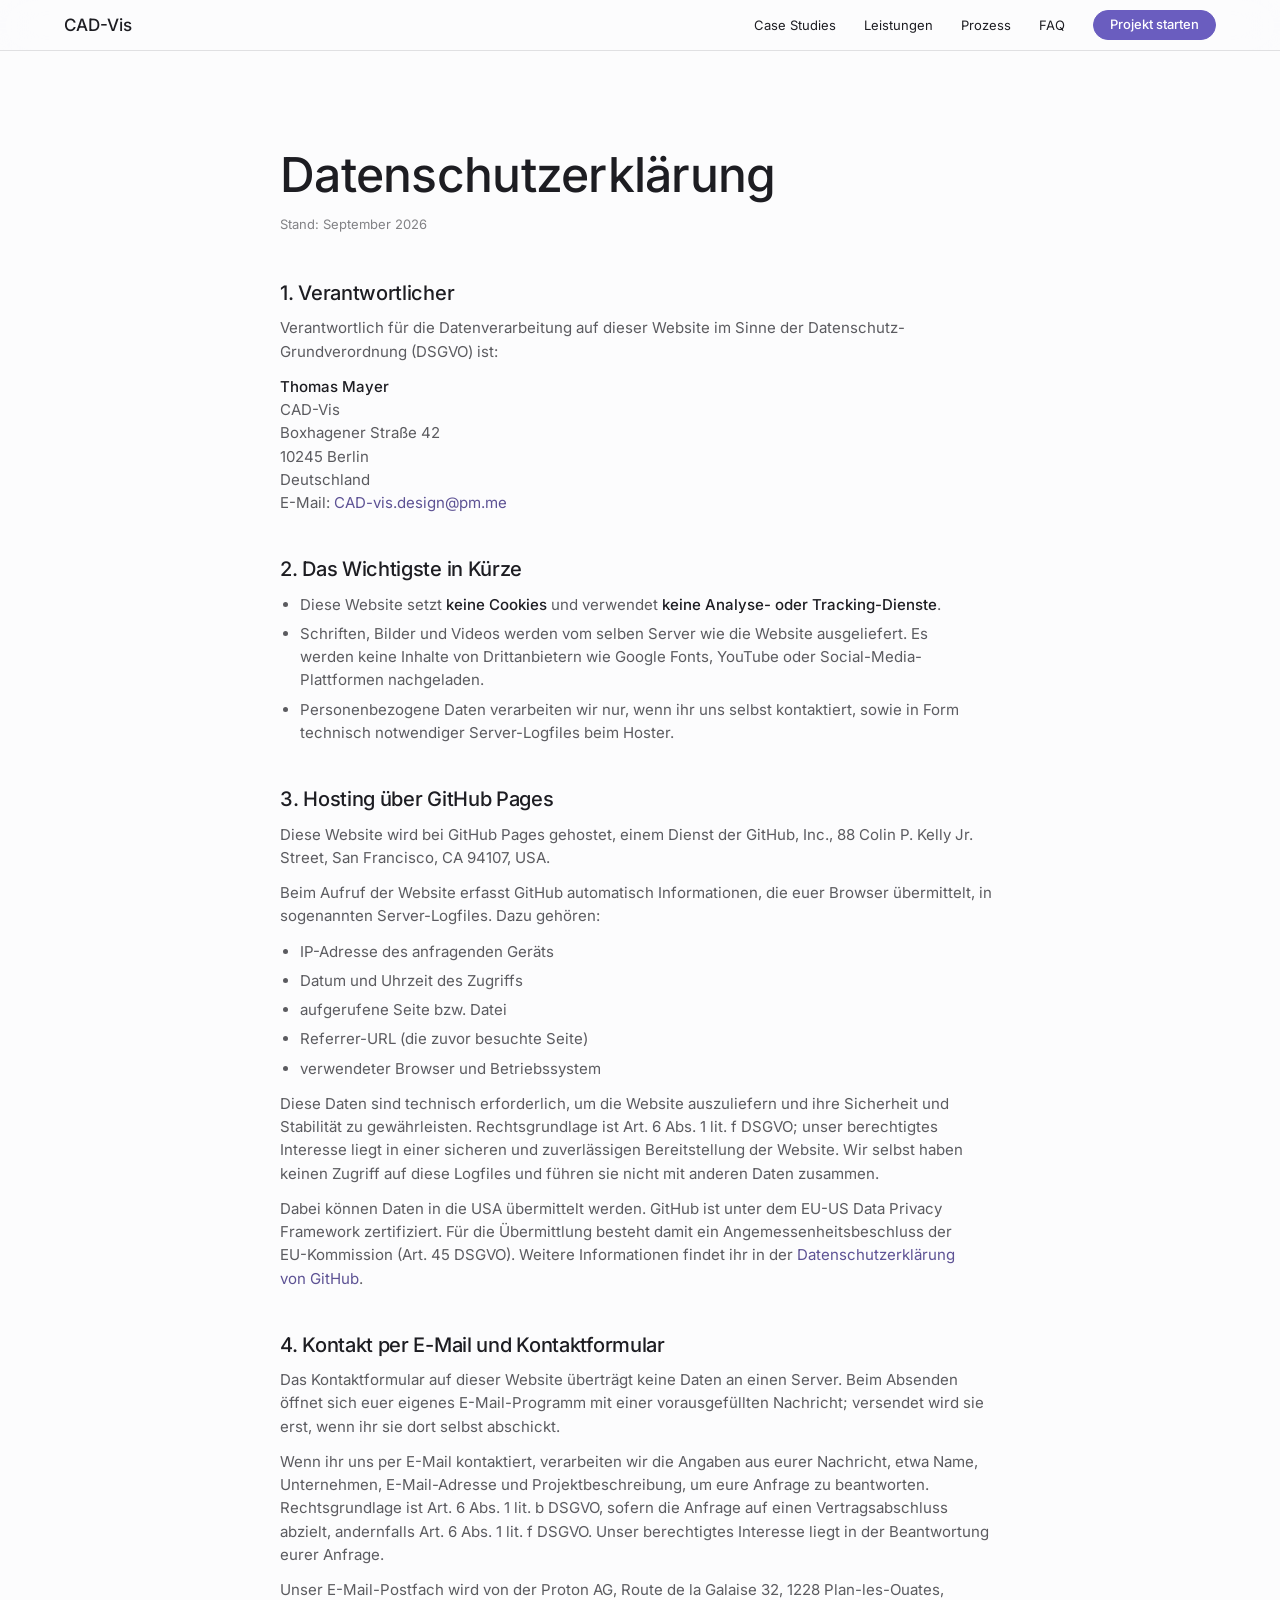
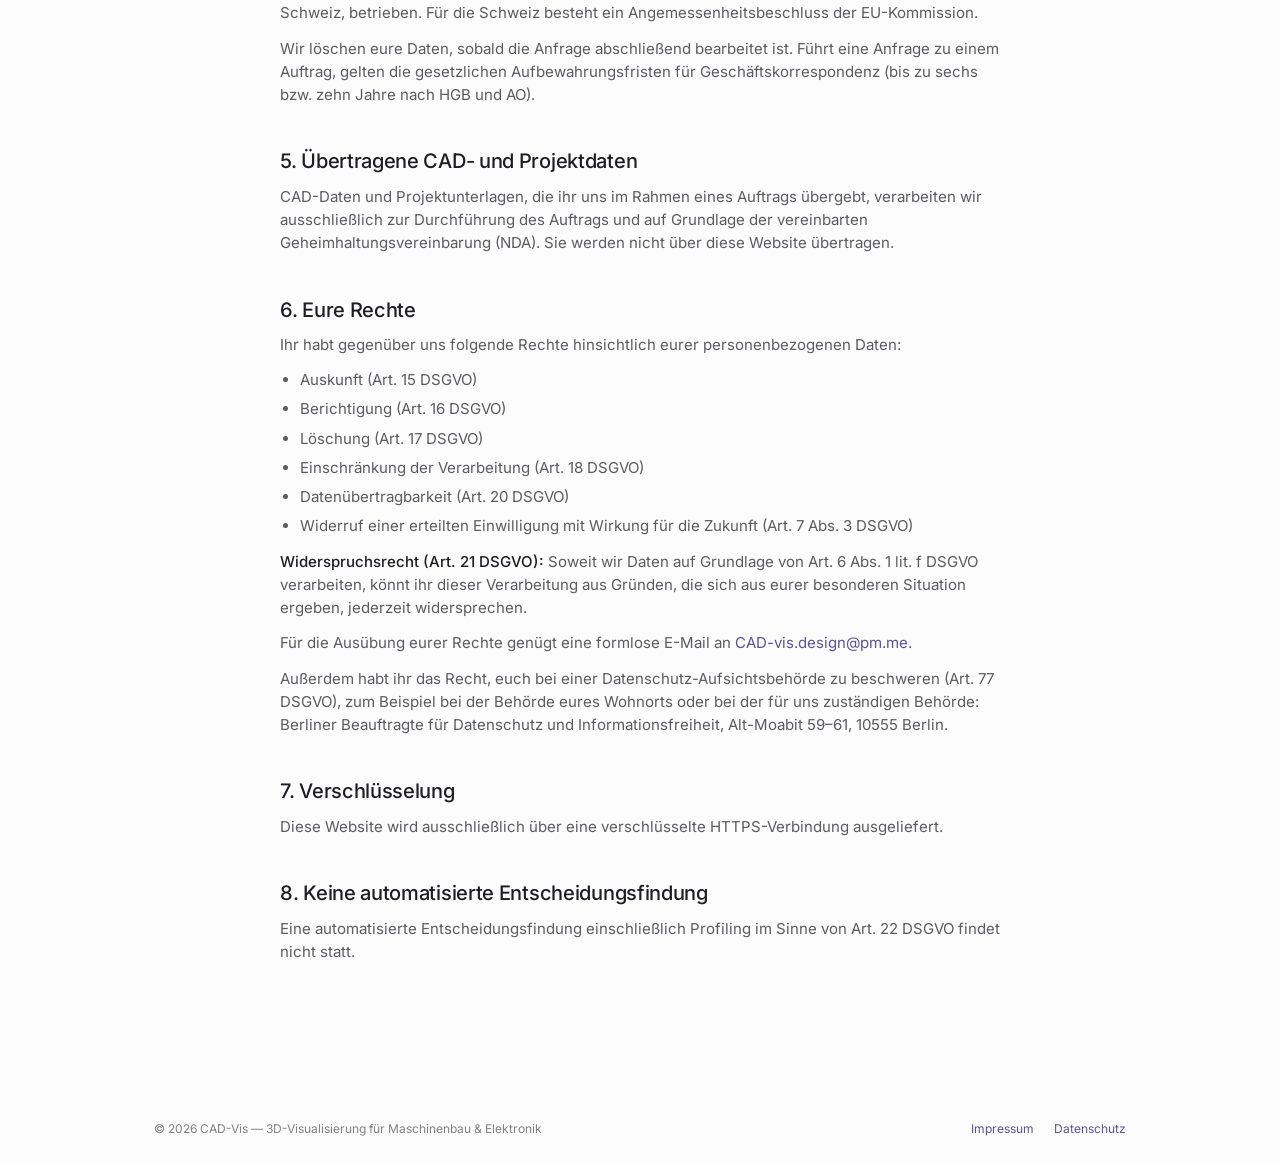
==== datenschutz.html @ a4423ec6 "123" ====
<!DOCTYPE html>
<html lang="de">
<head>
<meta charset="utf-8">
<meta name="viewport" content="width=device-width, initial-scale=1">
<title>Datenschutz — CAD-Vis</title>
<meta name="robots" content="noindex">
<meta name="theme-color" content="#fcfcfd">
<link rel="stylesheet" href="styles.css">
</head>
<body>

<nav class="nav" aria-label="Hauptnavigation">
  <a href="index.html" class="nav-brand">CAD-Vis</a>
  <a href="index.html#cases">Case Studies</a>
  <a href="index.html#leistungen">Leistungen</a>
  <a href="index.html#prozess">Prozess</a>
  <a href="index.html#faq">FAQ</a>
  <a href="index.html#kontakt" class="btn">Projekt starten</a>
</nav>

<main class="legal">
  <h1>Datenschutzerklärung</h1>
  <p class="legal-meta">Stand: September 2026</p>

  <h2>1. Verantwortlicher</h2>
  <p>Verantwortlich für die Datenverarbeitung auf dieser Website im Sinne der Datenschutz-Grundverordnung (DSGVO) ist:</p>
  <address>
    <strong>Thomas Mayer</strong><br>
    CAD-Vis<br>
    Boxhagener Straße 42<br>
    10245 Berlin<br>
    Deutschland<br>
    E-Mail: <a href="mailto:CAD-vis.design@pm.me">CAD-vis.design@pm.me</a>
  </address>

  <h2>2. Das Wichtigste in Kürze</h2>
  <ul>
    <li>Diese Website setzt <strong>keine Cookies</strong> und verwendet <strong>keine Analyse- oder Tracking-Dienste</strong>.</li>
    <li>Schriften, Bilder und Videos werden vom selben Server wie die Website ausgeliefert. Es werden keine Inhalte von Drittanbietern wie Google Fonts, YouTube oder Social-Media-Plattformen nachgeladen.</li>
    <li>Personenbezogene Daten verarbeiten wir nur, wenn ihr uns selbst kontaktiert, sowie in Form technisch notwendiger Server-Logfiles beim Hoster.</li>
  </ul>

  <h2>3. Hosting über GitHub Pages</h2>
  <p>Diese Website wird bei GitHub Pages gehostet, einem Dienst der GitHub, Inc., 88 Colin P. Kelly Jr. Street, San Francisco, CA 94107, USA.</p>
  <p>Beim Aufruf der Website erfasst GitHub automatisch Informationen, die euer Browser übermittelt, in sogenannten Server-Logfiles. Dazu gehören:</p>
  <ul>
    <li>IP-Adresse des anfragenden Geräts</li>
    <li>Datum und Uhrzeit des Zugriffs</li>
    <li>aufgerufene Seite bzw. Datei</li>
    <li>Referrer-URL (die zuvor besuchte Seite)</li>
    <li>verwendeter Browser und Betriebssystem</li>
  </ul>
  <p>Diese Daten sind technisch erforderlich, um die Website auszuliefern und ihre Sicherheit und Stabilität zu gewährleisten. Rechtsgrundlage ist Art. 6 Abs. 1 lit. f DSGVO; unser berechtigtes Interesse liegt in einer sicheren und zuverlässigen Bereitstellung der Website. Wir selbst haben keinen Zugriff auf diese Logfiles und führen sie nicht mit anderen Daten zusammen.</p>
  <p>Dabei können Daten in die USA übermittelt werden. GitHub ist unter dem EU-US Data Privacy Framework zertifiziert. Für die Übermittlung besteht damit ein Angemessenheitsbeschluss der EU-Kommission (Art. 45 DSGVO). Weitere Informationen findet ihr in der <a href="https://docs.github.com/de/site-policy/privacy-policies/github-general-privacy-statement" rel="noopener">Datenschutzerklärung von GitHub</a>.</p>

  <h2>4. Kontakt per E-Mail und Kontaktformular</h2>
  <p>Das Kontaktformular auf dieser Website überträgt keine Daten an einen Server. Beim Absenden öffnet sich euer eigenes E-Mail-Programm mit einer vorausgefüllten Nachricht; versendet wird sie erst, wenn ihr sie dort selbst abschickt.</p>
  <p>Wenn ihr uns per E-Mail kontaktiert, verarbeiten wir die Angaben aus eurer Nachricht, etwa Name, Unternehmen, E-Mail-Adresse und Projektbeschreibung, um eure Anfrage zu beantworten. Rechtsgrundlage ist Art. 6 Abs. 1 lit. b DSGVO, sofern die Anfrage auf einen Vertragsabschluss abzielt, andernfalls Art. 6 Abs. 1 lit. f DSGVO. Unser berechtigtes Interesse liegt in der Beantwortung eurer Anfrage.</p>
  <p>Unser E-Mail-Postfach wird von der Proton AG, Route de la Galaise 32, 1228 Plan-les-Ouates, Schweiz, betrieben. Für die Schweiz besteht ein Angemessenheitsbeschluss der EU-Kommission.</p>
  <p>Wir löschen eure Daten, sobald die Anfrage abschließend bearbeitet ist. Führt eine Anfrage zu einem Auftrag, gelten die gesetzlichen Aufbewahrungsfristen für Geschäftskorrespondenz (bis zu sechs bzw. zehn Jahre nach HGB und AO).</p>

  <h2>5. Übertragene CAD- und Projektdaten</h2>
  <p>CAD-Daten und Projektunterlagen, die ihr uns im Rahmen eines Auftrags übergebt, verarbeiten wir ausschließlich zur Durchführung des Auftrags und auf Grundlage der vereinbarten Geheimhaltungsvereinbarung (NDA). Sie werden nicht über diese Website übertragen.</p>

  <h2>6. Eure Rechte</h2>
  <p>Ihr habt gegenüber uns folgende Rechte hinsichtlich eurer personenbezogenen Daten:</p>
  <ul>
    <li>Auskunft (Art. 15 DSGVO)</li>
    <li>Berichtigung (Art. 16 DSGVO)</li>
    <li>Löschung (Art. 17 DSGVO)</li>
    <li>Einschränkung der Verarbeitung (Art. 18 DSGVO)</li>
    <li>Datenübertragbarkeit (Art. 20 DSGVO)</li>
    <li>Widerruf einer erteilten Einwilligung mit Wirkung für die Zukunft (Art. 7 Abs. 3 DSGVO)</li>
  </ul>
  <p><strong>Widerspruchsrecht (Art. 21 DSGVO):</strong> Soweit wir Daten auf Grundlage von Art. 6 Abs. 1 lit. f DSGVO verarbeiten, könnt ihr dieser Verarbeitung aus Gründen, die sich aus eurer besonderen Situation ergeben, jederzeit widersprechen.</p>
  <p>Für die Ausübung eurer Rechte genügt eine formlose E-Mail an <a href="mailto:CAD-vis.design@pm.me">CAD-vis.design@pm.me</a>.</p>
  <p>Außerdem habt ihr das Recht, euch bei einer Datenschutz-Aufsichtsbehörde zu beschweren (Art. 77 DSGVO), zum Beispiel bei der Behörde eures Wohnorts oder bei der für uns zuständigen Behörde: Berliner Beauftragte für Datenschutz und Informationsfreiheit, Alt-Moabit 59–61, 10555 Berlin.</p>

  <h2>7. Verschlüsselung</h2>
  <p>Diese Website wird ausschließlich über eine verschlüsselte HTTPS-Verbindung ausgeliefert.</p>

  <h2>8. Keine automatisierte Entscheidungsfindung</h2>
  <p>Eine automatisierte Entscheidungsfindung einschließlich Profiling im Sinne von Art. 22 DSGVO findet nicht statt.</p>
</main>

<footer class="footer">
  <span>© 2026 CAD-Vis — 3D-Visualisierung für Maschinenbau &amp; Elektronik</span>
  <nav aria-label="Rechtliches"><a href="impressum.html">Impressum</a><a href="datenschutz.html" aria-current="page">Datenschutz</a></nav>
</footer>

</body>
</html>
---- styles.css ----
/* Inter is self-hosted (SIL OFL, see fonts/OFL.txt) so no visitor data goes to Google Fonts. */
@font-face {
  font-family: "Inter";
  font-style: normal;
  font-weight: 100 900;
  font-display: swap;
  src: url("fonts/inter-latin-wght-normal.woff2") format("woff2");
}

/* Tokens — the Nocturne design system, re-tuned to a white "product page" ground. */
:root {
  --color-bg: #fcfcfd;
  --color-surface: #f3f3f3;
  --color-text: #1d1d22;
  --color-accent: #6a5dbf;
  --color-divider: color-mix(in srgb, #1d1d22 12%, transparent);

  --color-neutral-100: #f3f5fe;
  --color-neutral-200: #e4e7f5;
  --color-neutral-300: #cfd3e5;
  --color-neutral-600: #75798c;
  --color-neutral-700: #595d6c;

  --color-accent-300: #d2cefd;
  --color-accent-600: #796cbf;
  --color-accent-700: #5d5294;

  --ground-motor: linear-gradient(180deg, #000 0%, #0b1218 45%, #2b4252 100%); /* follows the renders: black top, steel-blue bottom */
  --ground-pcb: #121519;

  --text-muted: color-mix(in srgb, var(--color-text) 72%, transparent);
  --text-soft: color-mix(in srgb, var(--color-text) 68%, transparent);
  --text-faint: color-mix(in srgb, var(--color-text) 55%, transparent);

  --font-heading: "Inter", system-ui, sans-serif;
  --font-heading-weight: 500;
  --font-body: "Inter", system-ui, sans-serif;

  --radius-md: 8px;
  --radius-lg: 14px;
  --radius-xl: 24px;
  --radius-pill: 980px;

  --gutter: clamp(20px, 5vw, 72px);
  --content: 1100px;
}

/* Base */
*, *::before, *::after { box-sizing: border-box; }
html { scroll-behavior: smooth; }
body {
  margin: 0; font-size: 15px; line-height: 1.55; font-weight: 400;
  text-wrap: pretty; background: var(--color-bg); color: var(--color-text);
  font-family: var(--font-body); -webkit-font-smoothing: antialiased;
}
h1, h2, h3 {
  font-family: var(--font-heading); font-weight: var(--font-heading-weight);
  line-height: 1.12; letter-spacing: -0.015em; margin: 0;
}
p { margin: 0; }
img, video { display: block; max-width: 100%; }
figure { margin: 0; }
a { color: var(--color-accent-700); text-decoration: none; text-underline-offset: 3px; }
a:hover { color: var(--color-accent-600); text-decoration: underline; }
:focus { outline: none; }
:focus-visible { outline: 2px solid var(--color-accent); outline-offset: 2px; }
::selection { background: color-mix(in srgb, var(--color-accent) 30%, transparent); }
[id] { scroll-margin-top: 64px; }

@media (prefers-reduced-motion: reduce) {
  html { scroll-behavior: auto; }
  *, *::before, *::after { transition: none !important; }
}

/* Shared type */
.display {
  font-size: clamp(40px, 6vw, 72px); line-height: 1.04; letter-spacing: -0.035em;
}
.display-sm {
  font-size: clamp(36px, 5vw, 56px); line-height: 1.06; letter-spacing: -0.03em;
}
.display-md {
  font-size: clamp(36px, 5.5vw, 64px); line-height: 1.06; letter-spacing: -0.03em;
}
.eyebrow { font-size: 14px; font-weight: 500; color: var(--color-accent-700); margin: 0 0 10px; }
.lead {
  font-size: clamp(17px, 1.6vw, 21px); line-height: 1.5; margin: 18px auto 0;
  max-width: 44ch; color: var(--text-muted);
}
.center { text-align: center; }
.container { max-width: var(--content); margin: 0 auto; }
.section { padding: clamp(96px, 12vw, 144px) var(--gutter); }
.bg-surface { background: var(--color-surface); }

/* Buttons & tags */
.btn {
  display: inline-flex; align-items: center; justify-content: center; gap: 6px;
  cursor: pointer; text-decoration: none; white-space: nowrap;
  font-family: var(--font-heading); font-weight: var(--font-heading-weight);
  line-height: 1.2; background: var(--color-accent);
  border: 1px solid var(--color-accent); color: #fff;
  transition: background-color 0.2s, border-color 0.2s;
  border-radius: var(--radius-pill);
}
.btn:hover { color: #fff; text-decoration: none; background: var(--color-accent-700); border-color: var(--color-accent-700); }
.btn:active { background: color-mix(in srgb, var(--color-accent-700) 85%, #000); }

.tags { display: flex; gap: 8px; flex-wrap: wrap; margin-top: 20px; }
.tags.center { justify-content: center; }
.tag {
  display: inline-flex; align-items: center; font-size: 11px; letter-spacing: 0.02em;
  padding: 3px 10px; border-radius: 6px; border: 1px solid var(--color-divider);
  color: var(--color-accent-700);
}
.on-dark .tag { color: var(--color-neutral-200); border-color: var(--color-neutral-600); }
.on-pcb .tag { border-color: var(--color-neutral-700); }

/* Navigation — hides on scroll down, returns on scroll up */
.nav {
  position: fixed; top: 0; left: 0; right: 0; z-index: 20;
  display: flex; align-items: center; flex-wrap: wrap; gap: 8px 28px;
  padding: 10px var(--gutter);
  background: color-mix(in srgb, var(--color-bg) 80%, transparent);
  backdrop-filter: saturate(180%) blur(20px); -webkit-backdrop-filter: saturate(180%) blur(20px);
  box-shadow: 0 1px 0 var(--color-divider);
  transition: transform 0.35s ease;
}
.nav.is-hidden { transform: translateY(-100%); }
.nav-brand {
  font-family: var(--font-heading); font-weight: var(--font-heading-weight);
  font-size: 17px; margin-right: auto; color: inherit;
}
.nav-brand:hover { color: inherit; text-decoration: none; }
.nav a:not(.nav-brand) { color: inherit; font-size: 13px; }
.nav a:not(.nav-brand):hover { color: var(--color-accent); }
.nav .btn { padding: 6px 16px; }
.nav a.btn, .nav a.btn:hover { color: #fff; }

/* Sticky CTA — appears once the hero is scrolled past */
.sticky-cta {
  position: fixed; right: clamp(16px, 3vw, 32px); bottom: clamp(16px, 3vw, 32px); z-index: 20;
  padding: 13px 22px; font-size: 15px;
  box-shadow: 0 8px 24px color-mix(in srgb, #1d1d22 18%, transparent);
  opacity: 0; pointer-events: none; transition: opacity 0.3s ease, background-color 0.2s, border-color 0.2s;
}
.sticky-cta.is-visible { opacity: 1; pointer-events: auto; }

/* Hero */
.hero { padding: calc(clamp(72px, 10vw, 120px) + 52px) var(--gutter) 0; text-align: center; }
.hero-kicker { font-size: clamp(17px, 1.6vw, 21px); font-weight: 500; color: var(--color-accent-700); margin: 0 0 14px; }
.hero h1 {
  font-size: clamp(48px, 8vw, 96px); line-height: 1.02; letter-spacing: -0.035em;
  margin: 0 auto; max-width: 14ch;
}
.hero-sub {
  font-size: clamp(18px, 1.8vw, 22px); line-height: 1.45; margin: 24px auto 0;
  max-width: 40ch; color: var(--text-muted);
}
.hero-actions {
  display: flex; gap: 12px 28px; justify-content: center; align-items: center;
  flex-wrap: wrap; margin-top: 32px;
}
.hero-actions .btn { padding: 11px 22px; font-size: 16px; }
.hero-actions > a:not(.btn) { font-size: 16px; }
.hero-media { margin: 56px auto; max-width: 1320px; padding: 0 var(--gutter); box-sizing: content-box; }
.hero-media video {
  width: 100%; aspect-ratio: 16 / 9; object-fit: cover;
  border-radius: var(--radius-xl); background: var(--ground-pcb);
}

/* Facts strip */
.facts { padding: 40px var(--gutter); background: var(--color-surface); }
.facts dl {
  max-width: var(--content); margin: 0 auto; display: grid;
  grid-template-columns: repeat(auto-fit, minmax(200px, 1fr)); gap: 24px 32px; text-align: center;
}
.facts dt { font-size: 12px; letter-spacing: 0.06em; text-transform: uppercase; color: var(--text-faint); }
.facts dd { margin: 6px 0 0; font-size: 15px; }

/* Problem */
.problem { padding: clamp(96px, 12vw, 160px) var(--gutter); text-align: center; }
.problem h2 { margin: 0 auto; max-width: 18ch; }
.problem p {
  font-size: clamp(18px, 1.8vw, 22px); line-height: 1.5; margin: 28px auto 0;
  max-width: 46ch; color: var(--text-muted);
}
.problem p strong { font-weight: 400; color: var(--color-text); }

/* Case studies */
.case { padding: clamp(80px, 10vw, 128px) var(--gutter); }
.grid { display: grid; gap: 12px; }
.grid-420 { grid-template-columns: repeat(auto-fit, minmax(min(100%, 420px), 1fr)); }
.grid-300 { grid-template-columns: repeat(auto-fit, minmax(min(100%, 300px), 1fr)); }
.grid-260 { grid-template-columns: repeat(auto-fit, minmax(min(100%, 260px), 1fr)); }
.rounded { border-radius: var(--radius-lg); }
.cover { width: 100%; object-fit: cover; }


.on-dark { color: var(--color-neutral-100); }
.on-dark .eyebrow { color: var(--color-accent-300); }
.on-dark .lead { color: var(--color-neutral-300); }

.case-motor { background: var(--ground-motor); }
.case-motor .intro {
  display: grid; grid-template-columns: repeat(auto-fit, minmax(min(100%, 380px), 1fr));
  gap: 32px 56px; align-items: center;
}
.case-motor .lead { margin: 18px 0 0; max-width: 40ch; }
.case-motor .grid-260 { margin-top: 48px; }
.case-motor .grid-260 img { aspect-ratio: 1 / 1; }
.case-motor .intro img { width: 100%; }
.case-motor .exploded { width: 100%; margin-top: 12px; }

.case-pcb { background: var(--ground-pcb); }
.case-pcb .banner { position: relative; }
.case-pcb .banner img { width: 100%; aspect-ratio: 16 / 8; min-height: 460px; object-fit: cover; }
.case-pcb .banner::after {
  content: ""; position: absolute; inset: 0; pointer-events: none;
  background: linear-gradient(to top, var(--ground-pcb) 4%, transparent 55%);
}
.case-pcb .banner-text {
  position: absolute; left: 0; right: 0; bottom: 0; z-index: 1;
  padding: 0 var(--gutter) clamp(28px, 4vw, 56px);
}
.case-pcb .body {
  max-width: var(--content); margin: 0 auto; box-sizing: content-box;
  padding: 24px var(--gutter) clamp(80px, 10vw, 128px);
}
.case-pcb .intro {
  display: grid; grid-template-columns: repeat(auto-fit, minmax(min(100%, 380px), 1fr));
  gap: 24px 56px; align-items: start;
}
.case-pcb .lead { margin: 0; max-width: 40ch; }
.case-pcb .tags { margin-top: 0; }
.case-pcb .grid-420 { margin-top: 48px; }
.case-pcb .grid-420 img { aspect-ratio: 16 / 10; }

/* Section heads */
.section-head { text-align: center; margin-bottom: 56px; }

/* Services */
.tiers { display: grid; grid-template-columns: repeat(auto-fit, minmax(min(100%, 240px), 1fr)); gap: 16px; }
.tier {
  background: var(--color-bg); border-radius: var(--radius-lg); padding: 28px;
  display: flex; flex-direction: column; gap: 12px;
}
.tier-step { font-size: 13px; font-weight: 500; color: var(--color-accent-700); }
.tier h3 { font-size: 22px; line-height: 1.2; letter-spacing: -0.015em; }
.tier-desc { font-size: 15px; line-height: 24px; flex: 1; color: var(--text-muted); }
.tier-price { font-size: 15px; font-weight: 500; margin-top: 8px; }

/* Process */
.steps {
  list-style: none; margin: 0; padding: 0; display: grid;
  grid-template-columns: repeat(auto-fit, minmax(min(100%, 190px), 1fr)); gap: 32px 24px;
}
.steps li {
  display: flex; flex-direction: column; gap: 8px; padding-top: 20px;
  box-shadow: inset 0 1px 0 var(--color-divider);
}
.steps li.is-key { box-shadow: inset 0 1px 0 var(--color-accent); }
.step-num { font-size: 13px; font-weight: 500; color: var(--color-accent-700); }
.steps h3 { font-size: 19px; line-height: 1.12; }
.small-text { font-size: 14.5px; line-height: 22px; color: var(--text-soft); }

/* Data security */
.security { padding: 0 var(--gutter) clamp(96px, 12vw, 144px); }
.security .panel {
  max-width: var(--content); margin: 0 auto; background: var(--color-surface);
  border-radius: var(--radius-xl); padding: clamp(40px, 6vw, 80px) clamp(24px, 5vw, 72px);
}
.security .section-head { margin-bottom: 48px; }
.security-grid { display: grid; grid-template-columns: repeat(auto-fit, minmax(min(100%, 220px), 1fr)); gap: 32px; }
.security-grid h3 { font-size: 18px; margin: 0 0 6px; }

/* FAQ */
.faq { padding: clamp(96px, 12vw, 144px) var(--gutter); }
.faq .container { max-width: 760px; }
.faq h2 { margin: 0 0 40px; text-align: center; }
.faq details { padding: 22px 0; box-shadow: inset 0 1px 0 var(--color-divider); }
.faq details:last-child { box-shadow: inset 0 1px 0 var(--color-divider), inset 0 -1px 0 var(--color-divider); }
.faq summary {
  list-style: none; cursor: pointer; display: flex; justify-content: space-between;
  gap: 16px; font-size: 18px; font-weight: 500;
}
.faq summary::-webkit-details-marker { display: none; }
.faq summary span { color: var(--color-accent-700); }
.faq details p { font-size: 16px; line-height: 26px; margin: 12px 0 0; color: var(--text-muted); }

/* Contact */
.contact .container { max-width: 640px; }
.contact h2 { font-size: clamp(48px, 7vw, 88px); line-height: 1; letter-spacing: -0.04em; }
.contact .lead { max-width: 40ch; }
.contact-mail { margin: 14px 0 0; font-size: 16px; }
.form { display: flex; flex-direction: column; gap: 16px; margin-top: 48px; }
.form-row { display: grid; grid-template-columns: repeat(auto-fit, minmax(200px, 1fr)); gap: 16px; }
.field > label { display: block; font-size: 12px; margin-bottom: 5px; color: color-mix(in srgb, var(--color-text) 70%, transparent); }
.input {
  width: 100%; min-height: 44px; padding: 6px 10px; font: inherit; font-size: 14px;
  color: var(--color-text); caret-color: var(--color-accent); background: var(--color-bg);
  border: 1px solid var(--color-divider); border-radius: 12px;
}
.input:hover { border-color: color-mix(in srgb, var(--color-text) 45%, transparent); }
.input:focus-visible { border-color: var(--color-accent); outline-offset: 0; }
textarea.input { min-height: 90px; resize: vertical; }
.form .btn { align-self: center; padding: 12px 28px; font-size: 16px; margin-top: 8px; }

/* Brand */
.brand { text-align: center; }
.brand h2 { margin: 0 auto; max-width: 20ch; }
.brand .lead { margin-top: 24px; }
.brand-link { display: inline-block; margin-top: 28px; font-size: 17px; }

/* Footer */
.footer {
  max-width: var(--content); margin: 0 auto; padding: 24px var(--gutter);
  font-size: 12px; line-height: 20px; color: var(--text-faint);
  display: flex; justify-content: space-between; flex-wrap: wrap; gap: 12px;
}
.footer nav { display: flex; gap: 20px; }

/* Legal pages (Impressum, Datenschutz) */
.legal { max-width: 720px; margin: 0 auto; padding: calc(clamp(56px, 8vw, 96px) + 52px) var(--gutter) clamp(72px, 10vw, 120px); box-sizing: content-box; }
.legal h1 { font-size: clamp(34px, 5vw, 48px); margin: 0 0 12px; }
.legal .legal-meta { color: var(--text-faint); font-size: 13px; margin: 0 0 48px; }
.legal h2 { font-size: 20px; margin: 44px 0 12px; }
.legal h3 { font-size: 16px; font-weight: 600; margin: 24px 0 8px; }
.legal p, .legal ul, .legal address { margin: 0 0 12px; color: var(--text-muted); font-style: normal; }
.legal ul { padding-left: 20px; }
.legal li { margin: 0 0 6px; }
.legal strong { color: var(--color-text); font-weight: 500; }

/* Scroll reveal — blocks fade in and rise slightly as they enter the viewport.
   Only active when JS has set .motion on <html> (skipped for reduced motion). */
.motion [data-reveal]:not([data-reveal="children"]),
.motion [data-reveal="children"] > * {
  opacity: 0; transform: translateY(24px);
  transition: opacity 0.9s cubic-bezier(0.2, 0.7, 0.2, 1), transform 0.9s cubic-bezier(0.2, 0.7, 0.2, 1);
  transition-delay: var(--reveal-delay, 0ms);
}
.motion [data-reveal].is-revealed,
.motion [data-reveal="children"] > .is-revealed { opacity: 1; transform: none; }
@media print {
  .motion [data-reveal]:not([data-reveal="children"]),
  .motion [data-reveal="children"] > * { opacity: 1; transform: none; }
}
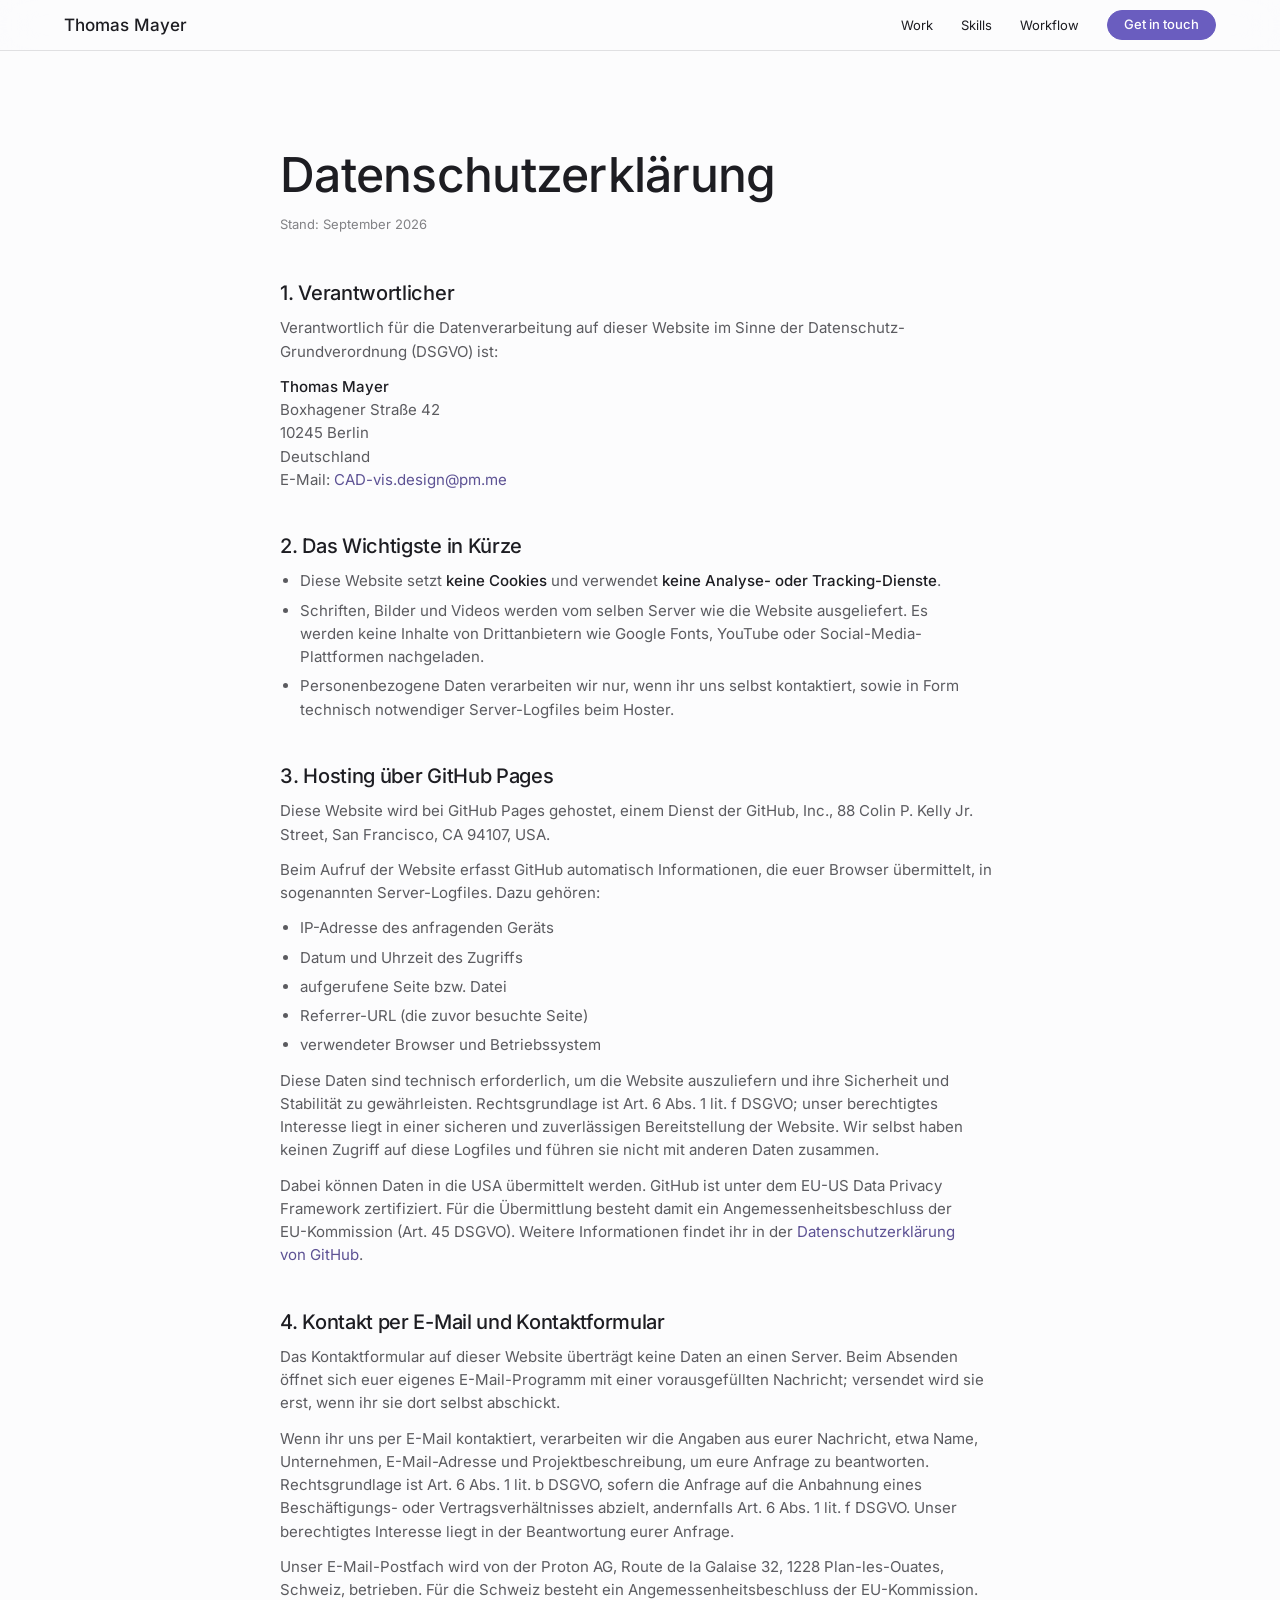
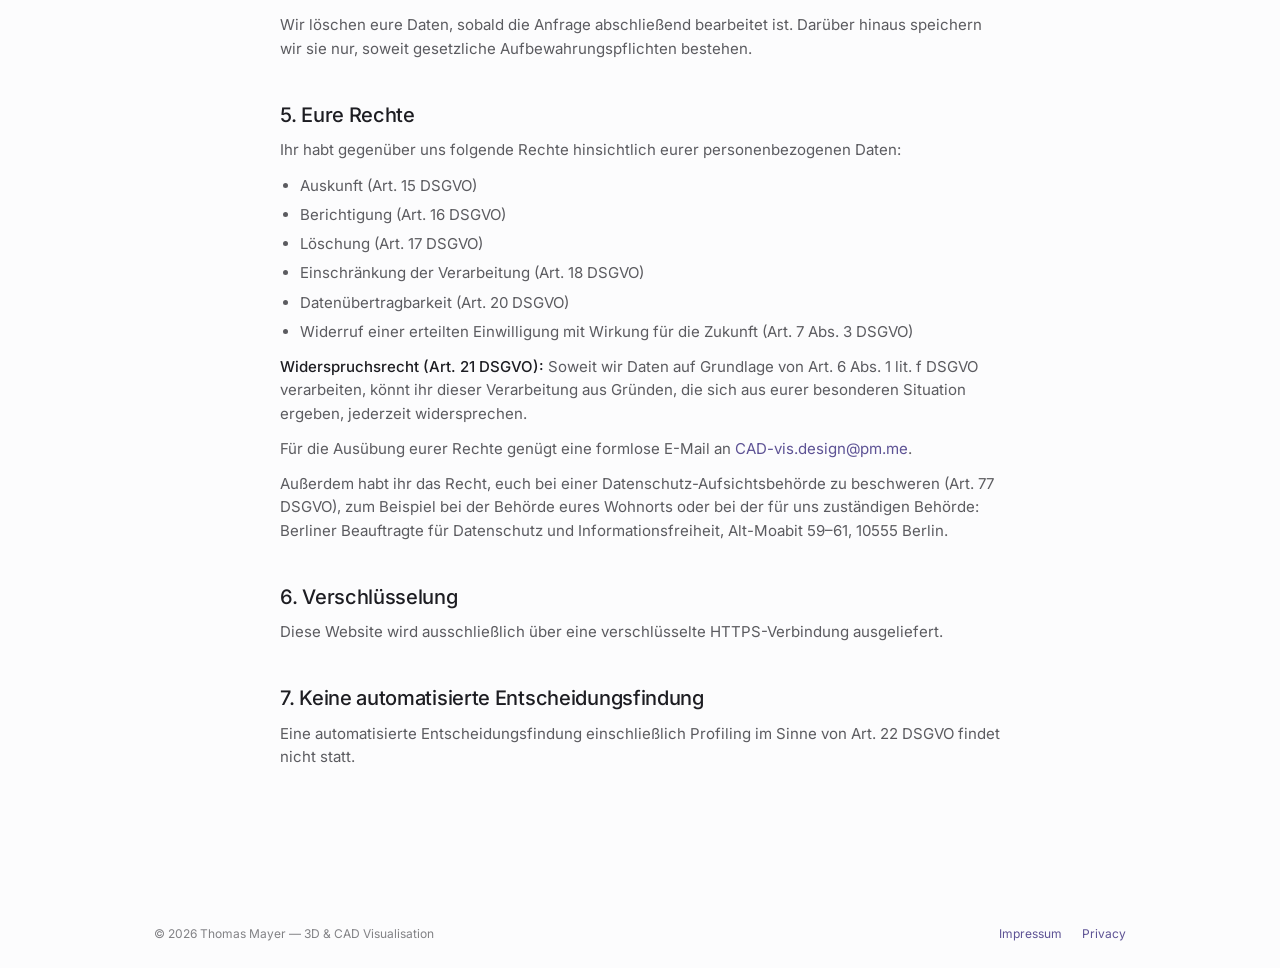
==== commit 6cd558f2: "Restore English portfolio version, stop tracking raw cases folder Co-Authored-By: Claude Opus 5.5 <n" ====
--- a/datenschutz.html
+++ b/datenschutz.html
@@ -3,20 +3,19 @@
 <head>
 <meta charset="utf-8">
 <meta name="viewport" content="width=device-width, initial-scale=1">
-<title>Datenschutz — CAD-Vis</title>
+<title>Datenschutz — Thomas Mayer</title>
 <meta name="robots" content="noindex">
 <meta name="theme-color" content="#fcfcfd">
 <link rel="stylesheet" href="styles.css">
 </head>
 <body>
 
-<nav class="nav" aria-label="Hauptnavigation">
-  <a href="index.html" class="nav-brand">CAD-Vis</a>
-  <a href="index.html#cases">Case Studies</a>
-  <a href="index.html#leistungen">Leistungen</a>
-  <a href="index.html#prozess">Prozess</a>
-  <a href="index.html#faq">FAQ</a>
-  <a href="index.html#kontakt" class="btn">Projekt starten</a>
+<nav class="nav" aria-label="Main navigation">
+  <a href="index.html" class="nav-brand">Thomas Mayer</a>
+  <a href="index.html#work">Work</a>
+  <a href="index.html#skills">Skills</a>
+  <a href="index.html#workflow">Workflow</a>
+  <a href="index.html#contact" class="btn">Get in touch</a>
 </nav>
 
 <main class="legal">
@@ -27,7 +26,6 @@
   <p>Verantwortlich für die Datenverarbeitung auf dieser Website im Sinne der Datenschutz-Grundverordnung (DSGVO) ist:</p>
   <address>
     <strong>Thomas Mayer</strong><br>
-    CAD-Vis<br>
     Boxhagener Straße 42<br>
     10245 Berlin<br>
     Deutschland<br>
@@ -56,14 +54,11 @@
 
   <h2>4. Kontakt per E-Mail und Kontaktformular</h2>
   <p>Das Kontaktformular auf dieser Website überträgt keine Daten an einen Server. Beim Absenden öffnet sich euer eigenes E-Mail-Programm mit einer vorausgefüllten Nachricht; versendet wird sie erst, wenn ihr sie dort selbst abschickt.</p>
-  <p>Wenn ihr uns per E-Mail kontaktiert, verarbeiten wir die Angaben aus eurer Nachricht, etwa Name, Unternehmen, E-Mail-Adresse und Projektbeschreibung, um eure Anfrage zu beantworten. Rechtsgrundlage ist Art. 6 Abs. 1 lit. b DSGVO, sofern die Anfrage auf einen Vertragsabschluss abzielt, andernfalls Art. 6 Abs. 1 lit. f DSGVO. Unser berechtigtes Interesse liegt in der Beantwortung eurer Anfrage.</p>
+  <p>Wenn ihr uns per E-Mail kontaktiert, verarbeiten wir die Angaben aus eurer Nachricht, etwa Name, Unternehmen, E-Mail-Adresse und Projektbeschreibung, um eure Anfrage zu beantworten. Rechtsgrundlage ist Art. 6 Abs. 1 lit. b DSGVO, sofern die Anfrage auf die Anbahnung eines Beschäftigungs- oder Vertragsverhältnisses abzielt, andernfalls Art. 6 Abs. 1 lit. f DSGVO. Unser berechtigtes Interesse liegt in der Beantwortung eurer Anfrage.</p>
   <p>Unser E-Mail-Postfach wird von der Proton AG, Route de la Galaise 32, 1228 Plan-les-Ouates, Schweiz, betrieben. Für die Schweiz besteht ein Angemessenheitsbeschluss der EU-Kommission.</p>
-  <p>Wir löschen eure Daten, sobald die Anfrage abschließend bearbeitet ist. Führt eine Anfrage zu einem Auftrag, gelten die gesetzlichen Aufbewahrungsfristen für Geschäftskorrespondenz (bis zu sechs bzw. zehn Jahre nach HGB und AO).</p>
+  <p>Wir löschen eure Daten, sobald die Anfrage abschließend bearbeitet ist. Darüber hinaus speichern wir sie nur, soweit gesetzliche Aufbewahrungspflichten bestehen.</p>
 
-  <h2>5. Übertragene CAD- und Projektdaten</h2>
-  <p>CAD-Daten und Projektunterlagen, die ihr uns im Rahmen eines Auftrags übergebt, verarbeiten wir ausschließlich zur Durchführung des Auftrags und auf Grundlage der vereinbarten Geheimhaltungsvereinbarung (NDA). Sie werden nicht über diese Website übertragen.</p>
-
-  <h2>6. Eure Rechte</h2>
+  <h2>5. Eure Rechte</h2>
   <p>Ihr habt gegenüber uns folgende Rechte hinsichtlich eurer personenbezogenen Daten:</p>
   <ul>
     <li>Auskunft (Art. 15 DSGVO)</li>
@@ -77,16 +72,16 @@
   <p>Für die Ausübung eurer Rechte genügt eine formlose E-Mail an <a href="mailto:CAD-vis.design@pm.me">CAD-vis.design@pm.me</a>.</p>
   <p>Außerdem habt ihr das Recht, euch bei einer Datenschutz-Aufsichtsbehörde zu beschweren (Art. 77 DSGVO), zum Beispiel bei der Behörde eures Wohnorts oder bei der für uns zuständigen Behörde: Berliner Beauftragte für Datenschutz und Informationsfreiheit, Alt-Moabit 59–61, 10555 Berlin.</p>
 
-  <h2>7. Verschlüsselung</h2>
+  <h2>6. Verschlüsselung</h2>
   <p>Diese Website wird ausschließlich über eine verschlüsselte HTTPS-Verbindung ausgeliefert.</p>
 
-  <h2>8. Keine automatisierte Entscheidungsfindung</h2>
+  <h2>7. Keine automatisierte Entscheidungsfindung</h2>
   <p>Eine automatisierte Entscheidungsfindung einschließlich Profiling im Sinne von Art. 22 DSGVO findet nicht statt.</p>
 </main>
 
 <footer class="footer">
-  <span>© 2026 CAD-Vis — 3D-Visualisierung für Maschinenbau &amp; Elektronik</span>
-  <nav aria-label="Rechtliches"><a href="impressum.html">Impressum</a><a href="datenschutz.html" aria-current="page">Datenschutz</a></nav>
+  <span>© 2026 Thomas Mayer — 3D &amp; CAD Visualisation</span>
+  <nav aria-label="Legal"><a href="impressum.html">Impressum</a><a href="datenschutz.html" aria-current="page">Privacy</a></nav>
 </footer>
 
 </body>
--- a/styles.css
+++ b/styles.css
@@ -247,7 +247,6 @@
 .tier-step { font-size: 13px; font-weight: 500; color: var(--color-accent-700); }
 .tier h3 { font-size: 22px; line-height: 1.2; letter-spacing: -0.015em; }
 .tier-desc { font-size: 15px; line-height: 24px; flex: 1; color: var(--text-muted); }
-.tier-price { font-size: 15px; font-weight: 500; margin-top: 8px; }
 
 /* Process */
 .steps {
@@ -272,20 +271,6 @@
 .security .section-head { margin-bottom: 48px; }
 .security-grid { display: grid; grid-template-columns: repeat(auto-fit, minmax(min(100%, 220px), 1fr)); gap: 32px; }
 .security-grid h3 { font-size: 18px; margin: 0 0 6px; }
-
-/* FAQ */
-.faq { padding: clamp(96px, 12vw, 144px) var(--gutter); }
-.faq .container { max-width: 760px; }
-.faq h2 { margin: 0 0 40px; text-align: center; }
-.faq details { padding: 22px 0; box-shadow: inset 0 1px 0 var(--color-divider); }
-.faq details:last-child { box-shadow: inset 0 1px 0 var(--color-divider), inset 0 -1px 0 var(--color-divider); }
-.faq summary {
-  list-style: none; cursor: pointer; display: flex; justify-content: space-between;
-  gap: 16px; font-size: 18px; font-weight: 500;
-}
-.faq summary::-webkit-details-marker { display: none; }
-.faq summary span { color: var(--color-accent-700); }
-.faq details p { font-size: 16px; line-height: 26px; margin: 12px 0 0; color: var(--text-muted); }
 
 /* Contact */
 .contact .container { max-width: 640px; }
@@ -305,12 +290,6 @@
 textarea.input { min-height: 90px; resize: vertical; }
 .form .btn { align-self: center; padding: 12px 28px; font-size: 16px; margin-top: 8px; }
 
-/* Brand */
-.brand { text-align: center; }
-.brand h2 { margin: 0 auto; max-width: 20ch; }
-.brand .lead { margin-top: 24px; }
-.brand-link { display: inline-block; margin-top: 28px; font-size: 17px; }
-
 /* Footer */
 .footer {
   max-width: var(--content); margin: 0 auto; padding: 24px var(--gutter);
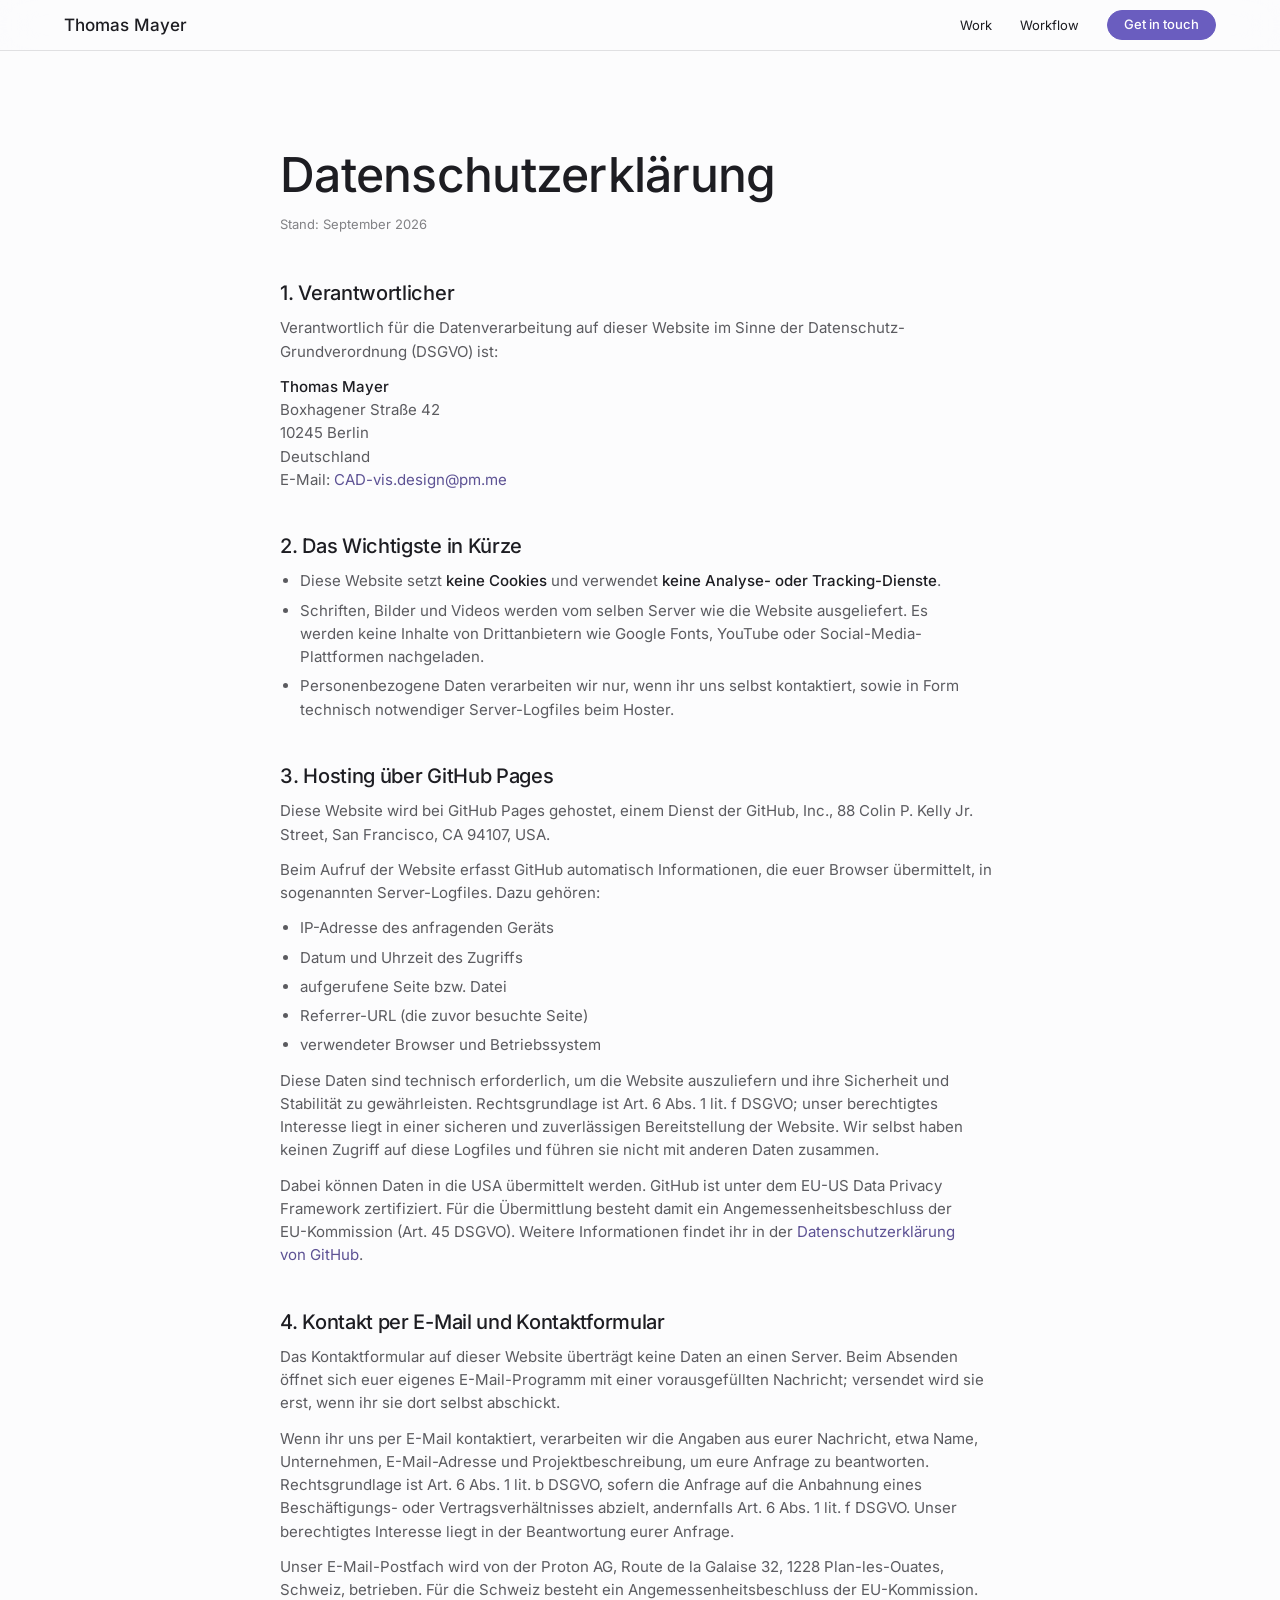
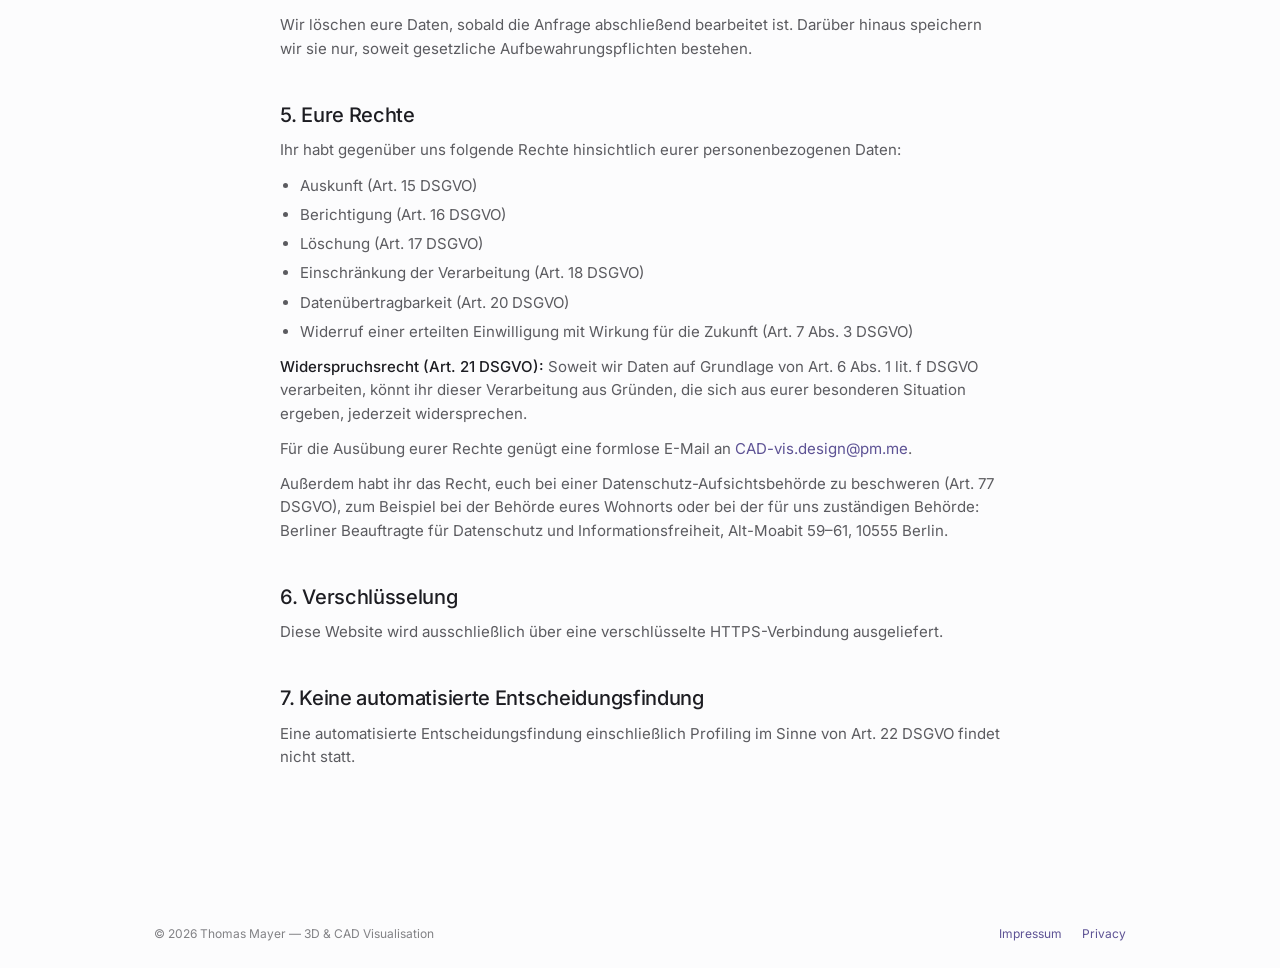
==== commit 3f98a347: "Remove 'What I do' section and local AI block Co-Authored-By: Claude Opus 5.5 <noreply@anthropic.com" ====
--- a/datenschutz.html
+++ b/datenschutz.html
@@ -13,7 +13,6 @@
 <nav class="nav" aria-label="Main navigation">
   <a href="index.html" class="nav-brand">Thomas Mayer</a>
   <a href="index.html#work">Work</a>
-  <a href="index.html#skills">Skills</a>
   <a href="index.html#workflow">Workflow</a>
   <a href="index.html#contact" class="btn">Get in touch</a>
 </nav>
--- a/styles.css
+++ b/styles.css
@@ -237,16 +237,6 @@
 
 /* Section heads */
 .section-head { text-align: center; margin-bottom: 56px; }
-
-/* Services */
-.tiers { display: grid; grid-template-columns: repeat(auto-fit, minmax(min(100%, 240px), 1fr)); gap: 16px; }
-.tier {
-  background: var(--color-bg); border-radius: var(--radius-lg); padding: 28px;
-  display: flex; flex-direction: column; gap: 12px;
-}
-.tier-step { font-size: 13px; font-weight: 500; color: var(--color-accent-700); }
-.tier h3 { font-size: 22px; line-height: 1.2; letter-spacing: -0.015em; }
-.tier-desc { font-size: 15px; line-height: 24px; flex: 1; color: var(--text-muted); }
 
 /* Process */
 .steps {
